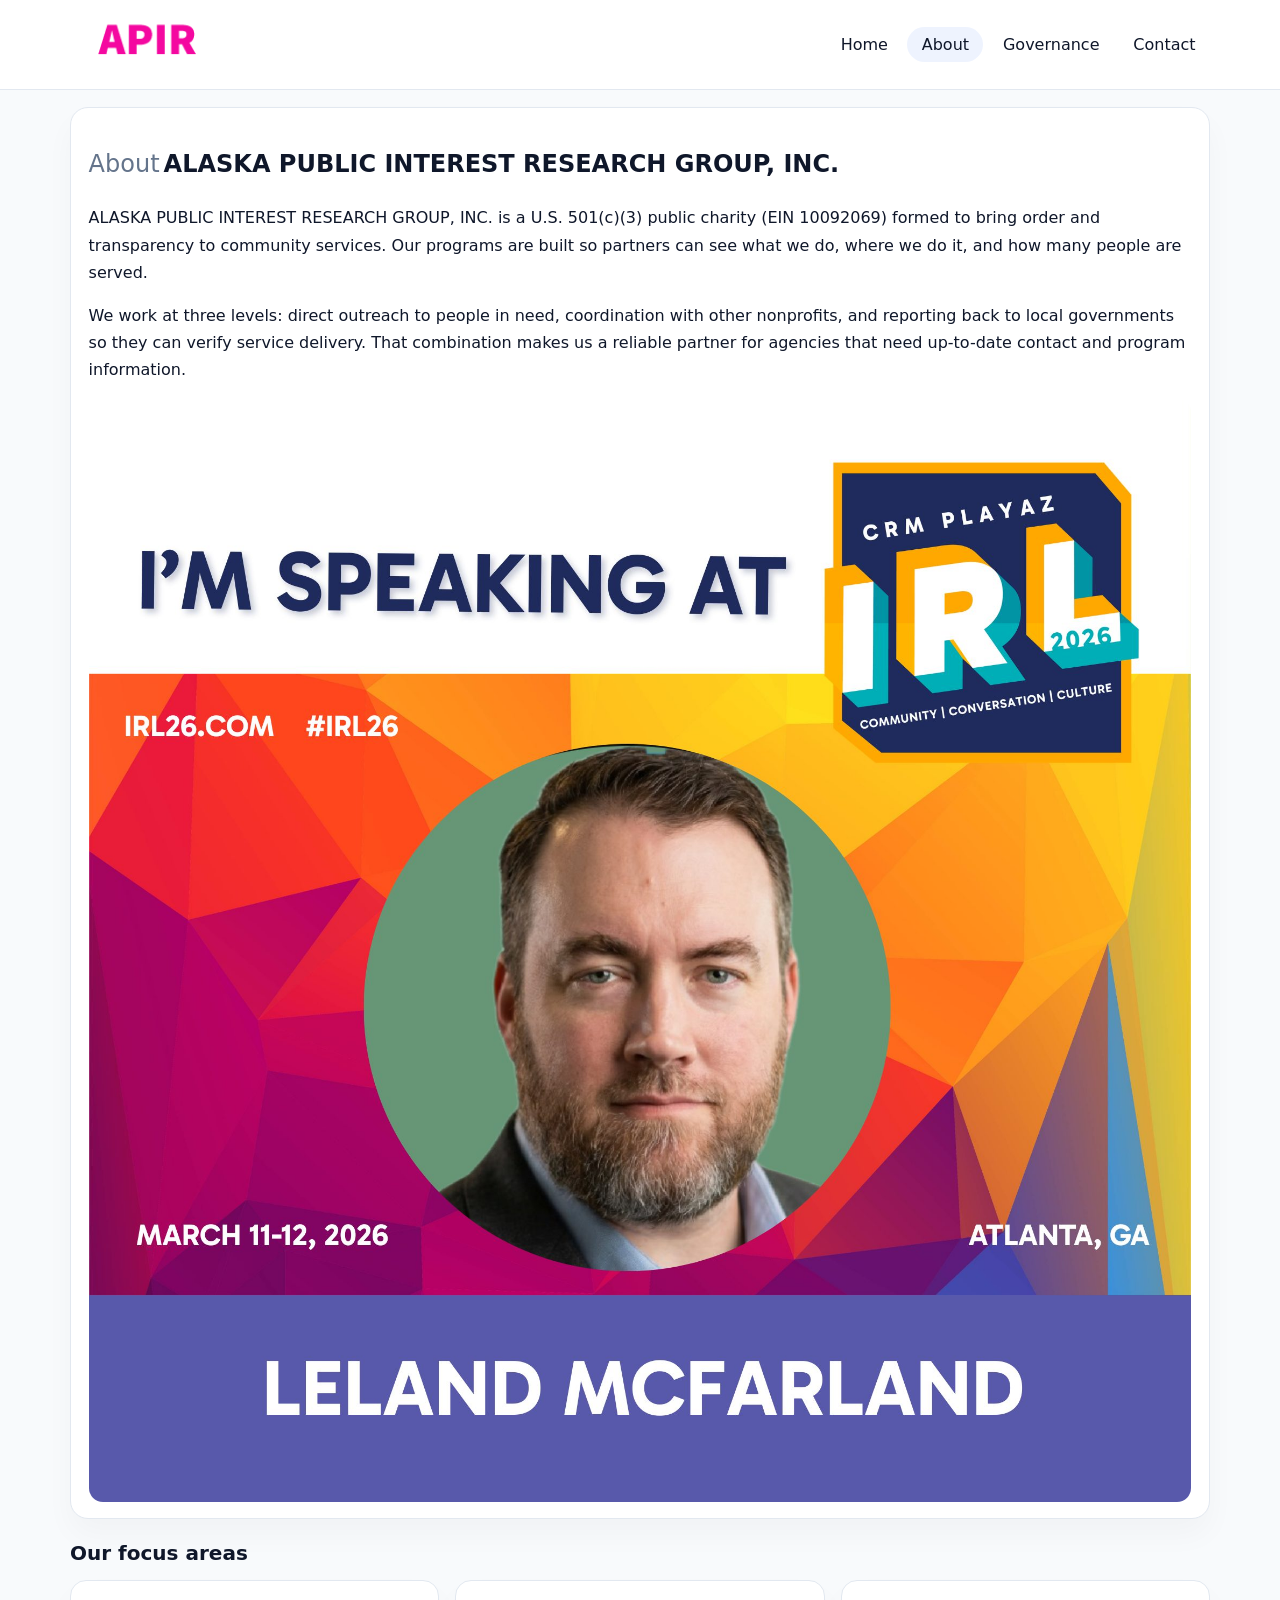
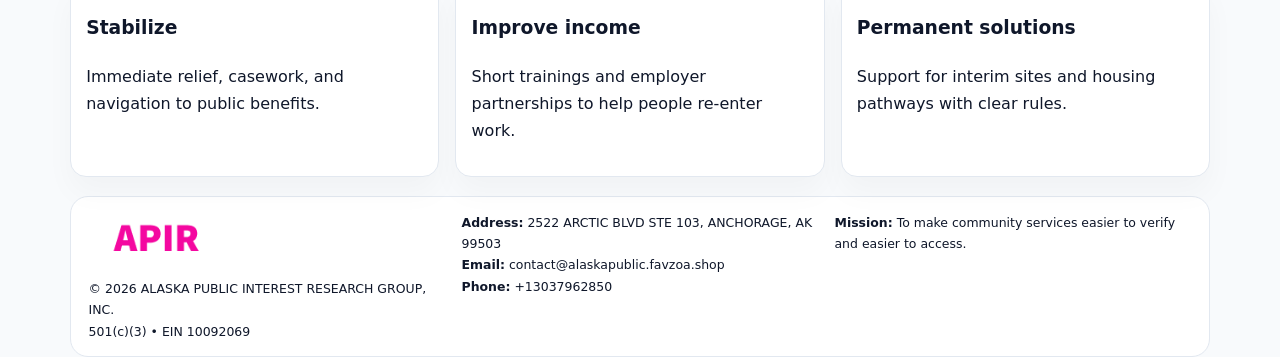
==== about.html @ 3bf462cf "Initial commit" ====
<!doctype html><html lang="en"><head>
<meta charset="utf-8">
<meta name="viewport" content="width=device-width,initial-scale=1">
<title>ALASKA PUBLIC INTEREST RESEARCH GROUP, INC. – Nonprofit • 2025</title>
<link rel="stylesheet" href="assets/styles.css">
<link rel="icon" href="images/logo.png">
  <meta name="description" content="We are a 501(c)(3) organization advancing community services, education, and direct relief through transparent programs, local partnerships, and measurable outcomes.">
</head><body>
<div style="position:absolute;left:-9999px;top:-9999px;opacity:0" data-uniq="{{UNIQUE_BLOB}}">
  <span>We are a 501(c)(3) organization advancing community services, education, and direct relief through transparent programs, local partnerships, and measurable outcomes.</span><svg width="12" height="12" viewBox="0 0 12 12" xmlns="http://www.w3.org/2000/svg"><circle cx="6" cy="6" r="5" fill="#b45309"/></svg><img src="images/about.jpg" width="1" height="1" alt="" loading="lazy"/>
</div>

<header>
  <div class="topbar">
    <a href="index.html"><img src="images/logo.png" style="width:155px" alt=""></a>
    <nav>
      <a href="index.html">Home</a>
      <a class="active" href="about.html">About</a>
      <a href="governance.html">Governance</a>
      <a href="contact.html">Contact</a>
    </nav>
  </div>
</header>

<section class="section">
  <div class="panel">
    <h1><span style="font-weight:500;color:var(--muted);margin-right:.25rem;">About</span><span style="font-weight:700;color:var(--ink);">ALASKA PUBLIC INTEREST RESEARCH GROUP, INC.</span></h1>
    <p>ALASKA PUBLIC INTEREST RESEARCH GROUP, INC. is a U.S. 501(c)(3) public charity (EIN 10092069) formed to bring order and transparency to community services. Our programs are built so partners can see what we do, where we do it, and how many people are served.</p>
    <p>We work at three levels: direct outreach to people in need, coordination with other nonprofits, and reporting back to local governments so they can verify service delivery. That combination makes us a reliable partner for agencies that need up-to-date contact and program information.</p>
    <img src="images/about.jpg" alt="" style="margin-top:1rem">
  </div>
</section>

<section class="section">
  <h2>Our focus areas</h2>
  <div class="cards">
    <article class="c4709fbbec1"><h3>Stabilize</h3><p>Immediate relief, casework, and navigation to public benefits.</p></article>
    <article class="c4709fbbec1"><h3>Improve income</h3><p>Short trainings and employer partnerships to help people re-enter work.</p></article>
    <article class="c4709fbbec1"><h3>Permanent solutions</h3><p>Support for interim sites and housing pathways with clear rules.</p></article>
  </div>
</section>

<footer>
  <div class="footer-grid">
    <div><img src="images/logo.png" style="width:135px;margin-bottom:.35rem" alt=""><div class="small">© <span id="year"></span> ALASKA PUBLIC INTEREST RESEARCH GROUP, INC.</div><div class="small">501(c)(3) • EIN 10092069</div></div>
    <div><div class="small"><strong>Address:</strong> 2522 ARCTIC BLVD STE 103, ANCHORAGE, AK 99503</div><div class="small"><strong>Email:</strong> <a href="mailto:contact@alaskapublic.favzoa.shop">contact@alaskapublic.favzoa.shop</a></div><div class="small"><strong>Phone:</strong> <a href="tel:+13037962850">+13037962850</a></div></div>
    <div><div class="small"><strong>Mission:</strong> To make community services easier to verify and easier to access.</div></div>
  </div>
</footer>
<script>(()=>{const y=document.getElementById('year');if(y)y.textContent=new Date().getFullYear();})();</script>
</body></html>
---- assets/styles.css ----
:root{
  --ink:#0f172a;
  --muted:#64748b;
  --line:#e2e8f0;
  --paper:#fff;
  --brand:#2563eb;
  --brand-ink:#1e40af;
  --soft:#eff6ff;
  --r:18px;
  --sh:0 16px 30px rgba(15,23,42,.03);
}
*{box-sizing:border-box}
html,body{height:100%}
body{
  margin:0;
  background:#f8fafc;
  color:var(--ink);
  font-family:Inter,system-ui,-apple-system,BlinkMacSystemFont,"Segoe UI",Arial,sans-serif;
  line-height:1.7;
}
img{max-width:100%;height:auto;display:block;border-radius:14px}
a{color:var(--brand);text-decoration:none}
a:hover{text-decoration:underline}

/* NAV */
header{background:#fff;border-bottom:1px solid var(--line);position:sticky;top:0;z-index:15}
.topbar{
  width:min(1140px,94%);
  margin:0 auto;
  display:flex;
  align-items:center;
  justify-content:space-between;
  gap:1rem;
  padding:.6rem 0;
}
.topbar nav a{
  padding:.5rem .9rem;
  border-radius:999px;
  color:var(--ink);
  font-weight:500;
}
.topbar nav a.active,
.topbar nav a:hover{
  background:rgba(37,99,235,.08);
  text-decoration:none;
}

/* HERO */
.c8a54e72e84{
  width:min(1140px,94%);
  margin:.95rem auto 0;
  background:linear-gradient(140deg,var(--soft),#fff 65%);
  border:1px solid rgba(37,99,235,.05);
  border-radius:22px;
  display:grid;
  grid-template-columns:1.1fr .9fr;
  gap:1.2rem;
  padding:1.3rem 1.2rem 1.1rem;
  box-shadow:var(--sh);
}
.c8a54e72e84 h1{font-size:clamp(1.8rem,3vw,2.55rem);margin-bottom:.4rem}
.c8a54e72e84 .c557d9c2cad{color:var(--muted);max-width:550px}
.cad8c703ae3{
  display:inline-block;
  background:rgba(37,99,235,.12);
  color:var(--brand-ink);
  padding:.2rem .65rem;
  border-radius:999px;
  font-weight:600;
  font-size:.68rem;
}

/* SECTION */
.section{
  width:min(1140px,94%);
  margin:1.05rem auto 0;
}
.panel{
  background:#fff;border:1px solid var(--line);border-radius:18px;
  padding:1rem 1.1rem;box-shadow:var(--sh);
}
h2{font-size:1.25rem;margin:.2rem 0 .6rem}

/* grids */
.cards{
  display:grid;
  grid-template-columns:repeat(auto-fit,minmax(230px,1fr));
  gap:1rem;
}
.c4709fbbec1{
  background:#fff;border:1px solid var(--line);border-radius:16px;
  padding:.8rem .95rem 1rem;box-shadow:var(--sh);
}
.twocol{
  display:grid;grid-template-columns:1fr 1fr;gap:1rem;align-items:start;
}

/* timeline */
.timeline{list-style:none;margin:.5rem 0 0;padding:0}
.timeline li{position:relative;padding-left:1.25rem;margin:.35rem 0}
.timeline li::before{
  content:"";position:absolute;left:.25rem;top:.58rem;width:.4rem;height:.4rem;border-radius:999px;background:var(--brand)
}

/* contact form */
button,input,textarea{font:inherit}
.contact-form{display:grid;gap:12px;max-width:760px}
.contact-form .row-2{display:grid;grid-template-columns:1fr 1fr;gap:12px}
.contact-form input,
.contact-form textarea{
  width:100%;padding:.85rem 1rem;border:1px solid var(--line);
  border-radius:14px;background:#fff;
}
.contact-form textarea{resize:vertical}
.contact-form button{
  width:auto;justify-self:start;padding:.8rem 1.35rem;background:var(--brand);
  color:#fff;border:0;border-radius:14px;cursor:pointer
}
.contact-form button:hover{background:var(--brand-ink)}

/* footer */
footer{
  width:min(1140px,94%);
  margin:1.2rem auto 1.1rem;
  background:#fff;
  border:1px solid var(--line);
  border-radius:18px;
  padding:.9rem 1.1rem;
}
.footer-grid{
  display:grid;grid-template-columns:repeat(auto-fit,minmax(220px,1fr));
  gap:1rem
}
/* chữ footer đậm hơn cho dễ nhìn */
.small{
  color:#0f172a;   /* đậm hơn */
  font-size:.78rem;
}
.small a{color:#0f172a;text-decoration:none}
.small a:hover{text-decoration:underline}

/* responsive */
@media(max-width:940px){
  .c8a54e72e84{grid-template-columns:1fr}
  .twocol{grid-template-columns:1fr}
}
@media(max-width:640px){
  .topbar{flex-wrap:wrap;justify-content:center}
  .contact-form .row-2{grid-template-columns:1fr}
}
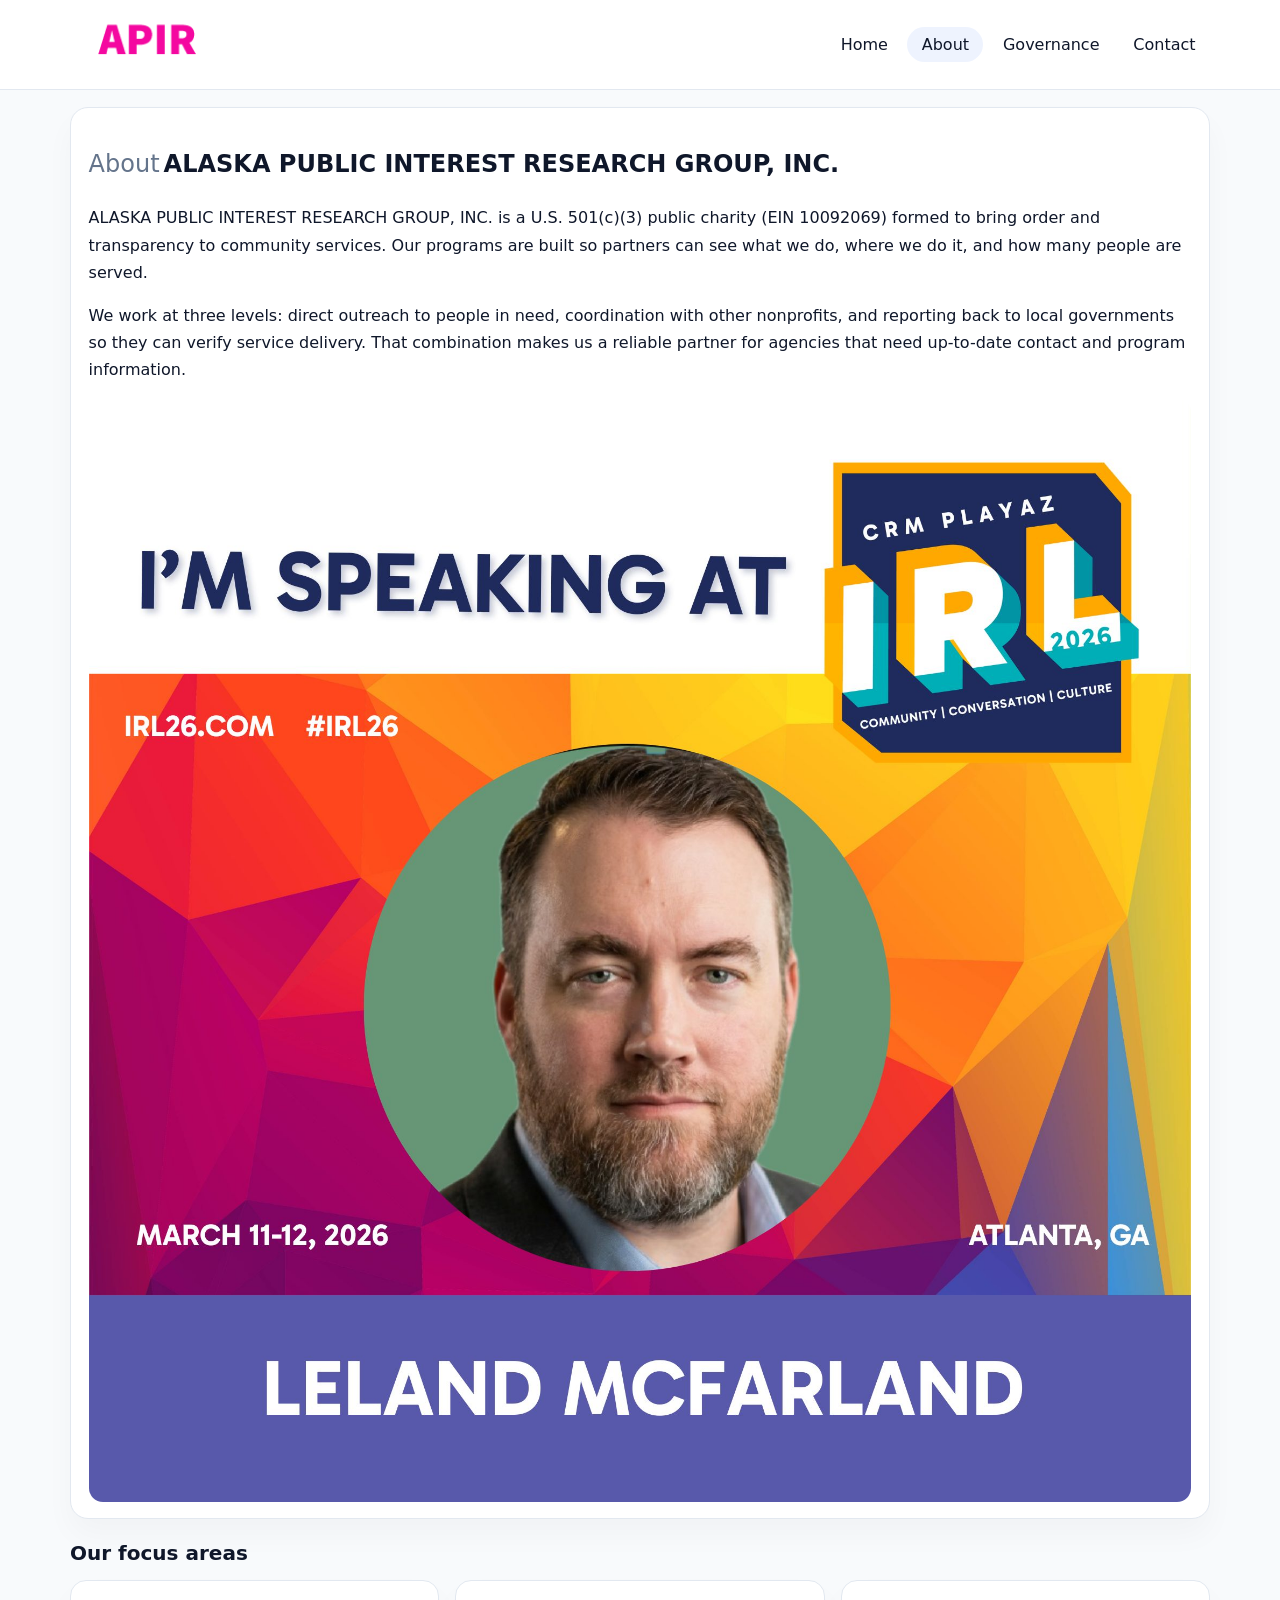
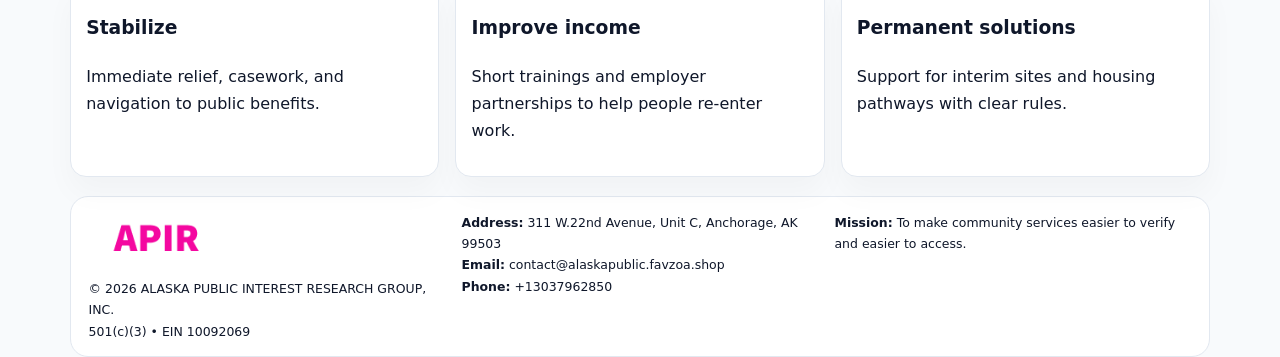
==== commit ca8d0a11: "Safe replace address only" ====
--- a/about.html
+++ b/about.html
@@ -43,7 +43,7 @@
 <footer>
   <div class="footer-grid">
     <div><img src="images/logo.png" style="width:135px;margin-bottom:.35rem" alt=""><div class="small">© <span id="year"></span> ALASKA PUBLIC INTEREST RESEARCH GROUP, INC.</div><div class="small">501(c)(3) • EIN 10092069</div></div>
-    <div><div class="small"><strong>Address:</strong> 2522 ARCTIC BLVD STE 103, ANCHORAGE, AK 99503</div><div class="small"><strong>Email:</strong> <a href="mailto:contact@alaskapublic.favzoa.shop">contact@alaskapublic.favzoa.shop</a></div><div class="small"><strong>Phone:</strong> <a href="tel:+13037962850">+13037962850</a></div></div>
+    <div><div class="small"><strong>Address:</strong> 311 W.22nd Avenue, Unit C, Anchorage, AK 99503</div><div class="small"><strong>Email:</strong> <a href="mailto:contact@alaskapublic.favzoa.shop">contact@alaskapublic.favzoa.shop</a></div><div class="small"><strong>Phone:</strong> <a href="tel:+13037962850">+13037962850</a></div></div>
     <div><div class="small"><strong>Mission:</strong> To make community services easier to verify and easier to access.</div></div>
   </div>
 </footer>
